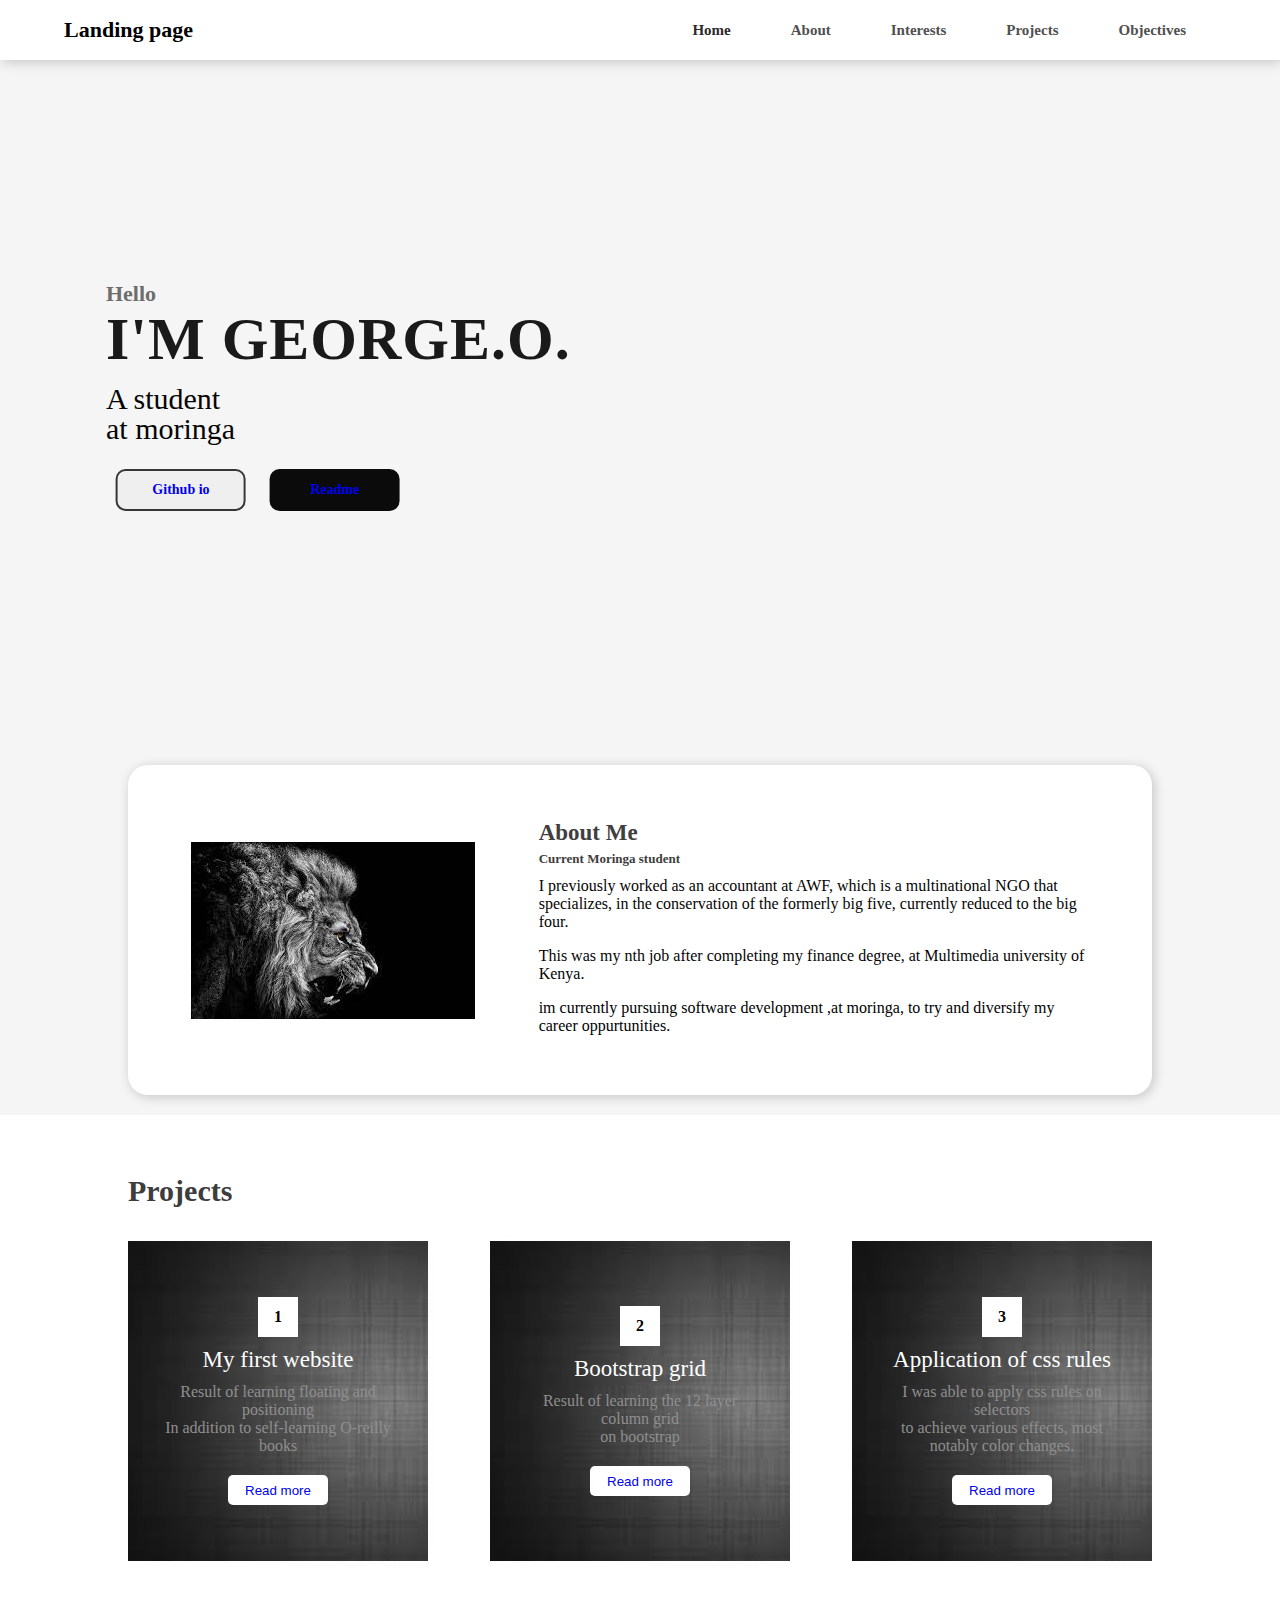
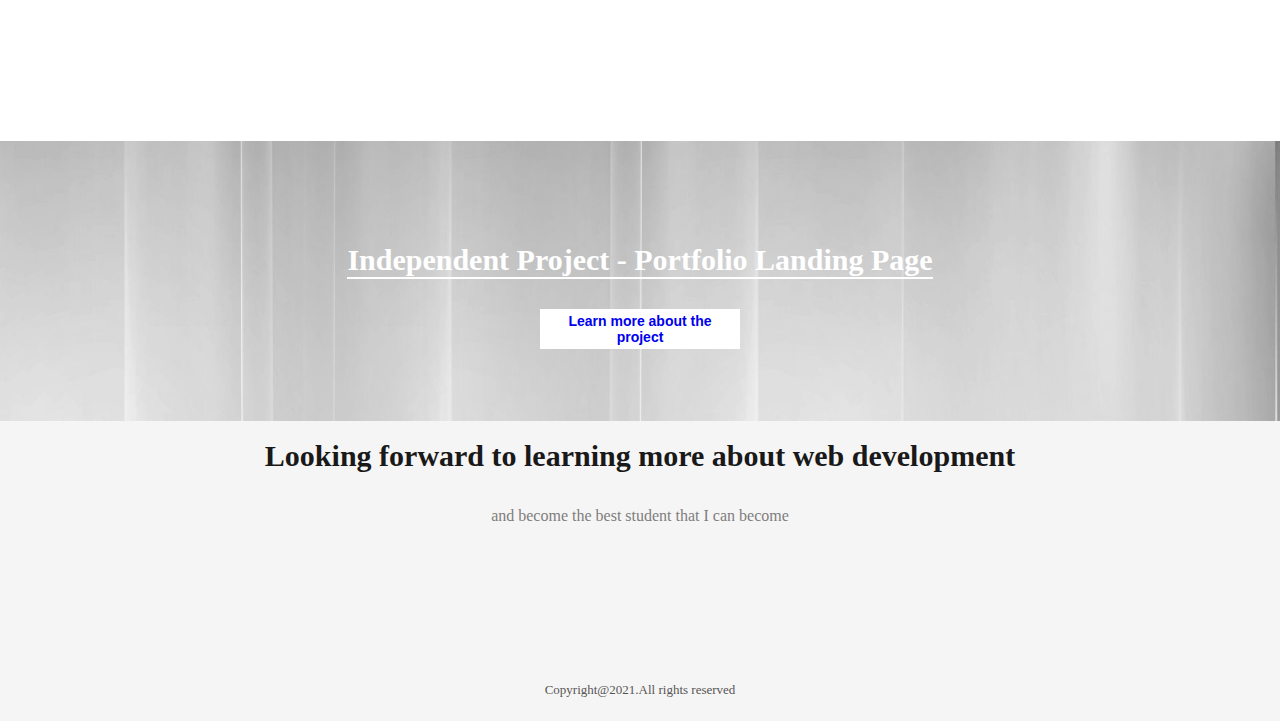
==== index.html @ 0be9611f "added a link to project 1" ====
<!DOCTYPE html>
<html lang="en">
<head>
    <meta charset="UTF-8">
    <meta http-equiv="X-UA-Compatible" content="IE=edge">
    <meta name="viewport" content="width=device-width, initial-scale=1.0">
    <title>Independent project</title>
    <link rel="stylesheet" type="text/css" href="css/styles.css">
</head>
<body >
   <section>
    <!--navigation----------------------->
    <nav>
        <!--logo-->
        <a href="#" class="logo">Landing page</a>
        <!--menu-->
        <ul>
         <li><a href="#" class="active">Home</a></li> 
         <li><a href="html-assets/about.html">About</a></li> 
         <li><a href="html-assets/interests.html">Interests</a></li> 
         <li><a href="html-assets/projects.html">Projects</a></li>
         <li><a href="html-assets/objectives.html">Objectives</a></li>

        </ul>
    </nav>
    <!--text------------------------------>
    <div class="text-container">
        <p>Hello</p>
        <p>I'M GEORGE.O.</p>
        <p>A student<br>at moringa</p>
        <button class="hire-btn"><a href="https://github.com/george-ongaya1/lander.git">
         Github io</a></button>   
         <button class="down-cv"><a href="../lander/html-assets/README.md">Readme</a></button>
     </div>
    <!--model------------------------------>
    <!--img src="images/lion.jpeg" class="model" alt="model"-->
    </section>
    <!----about-section------------------------->
    <div class="about-container">
        <!--img------------------------------------>   
        <img src="images/lion.jpeg">
        <!---about-text----------------------------->
        <div class="about-text">
        <p>About Me</p>
        <p>Current Moringa student</p>
        <p>I previously worked as an accountant at AWF,
        which is a multinational NGO that specializes,
        in the conservation of the formerly big five,
        currently reduced to the big four.
        </p>
        <p>This was my nth job after completing my finance degree,
        at Multimedia university of Kenya.
        </p>
        <p>im currently pursuing software development ,at
        moringa, to try and diversify my career oppurtunities.
        </p>
     
        </div>
        </div>
    
    <!---------services-------------------------------->

    <div class="services">
        <!---------text-->
        <div class="services-text">
        <p>Projects</p>
     
    
        </div>
    <!--------box------------->
    <div class="box-container">
        <!--------1--------->
        <div class="box-1">
        <span>1</span>
        <p class="heading">My first website</p>
        <p class="details">Result of learning floating and positioning<br/>
        In addition to self-learning O-reilly books 
        </p>
        <button><a href="https://george-ongaya1.github.io/first-website/">Read more</a></button>
        </div>
    <!--------2--------->
    <div class="box-2">
    <span>2</span>
    <p class="heading">Bootstrap grid</p>
    <p class="details">Result of learning the 12 layer column grid<br/>
    on bootstrap
    </p>
    <button><a href="https://george-ongaya1.github.io/bootstrap/">Read more</a></button>
    </div>
    <!---------3---------->
    <div class="box-3">
    <span>3</span>
    <p class="heading">Application of css rules</p>
    <p class="details">I was able to apply css rules on selectors <br/>
    to achieve various effects, most notably color changes.
    </p>
    <button><a href="https://george-ongaya1.github.io/first/">Read more</a></button>  
    </div>


    </div>
    </div>

    <!----contact me-->
    <div class="contact-me">
    <p>
        Independent Project - Portfolio Landing Page
    </p>
    <button>
       <a href="../lander/html-assets/projects.html">Learn more about the project</a>
    </button>
    </div>

    <!----------footer-->
    <footer>
    <p>Looking forward to learning more about web development</p>
    <p>and become the best student that I can become</p>
 
     
    <!----copyright-->
    <p class="copyright">Copyright@2021.All rights reserved</p>
    </footer>
 
    </body>
    </html>
---- css/styles.css ----
body{
    background-color:#f6f5f5;
    margin:0px;
    padding:0px;
}
 
ul{
    list-style:none;   
}
a{
    text-decoration:none;
}
section{
    width:100%;
    height:95vh;
    background-image:url("../images/background.jpg") no-repeat cover;
     
    position:relative;
}

nav{
    display:flex;
    justify-content:space-between;
    align-items:center;
    height:60px;
    background-color:#FFFFFF;
    box-shadow:2px 2px 12px rgba(0,0,0,0.2);
    padding:0px 5%;
    
     
}
nav ul{
    display:flex;
}
nav ul li a{
    margin:30px;
    font-family:myriad pro regular;
    color:#505050;
    font-size:15px;
    font-weight:700;
}
.logo{
    font-family:cochin;
    color:#000000;
    font-size:22px;
    font-weight:bold;
     
}
.active{
    font-weight:bold;
    color:#2d2a2a;
}
.text-container p:nth-child(1){
    font-family:calibri;
    font-weight:bold;
    color:#6d6d6d;
    font-size:22px;
}
.text-container p:nth-child(2){
    font-family:calibri;
    font-weight:bold;
    letter-spacing:1px;
    color:#1a1a1a;
    font-size:60px;
}
.text-container p:nth-child(3){
    font-family:fantasy;
    color:#050505;
    font-size:30px;  
    line-height:30px;
}
.text-container p{
    line-height:0px;
    margin:45px 0px 25px;
}
.text-container {
    position:absolute;
    left:13%;
    top:42%;
    transform:translate(-13%,-42%);
}
.text-container button{
    width:130px;
    height:42px;
    border-radius:10px;
    font-family:calibri;
    font-weight:bold;
    font-size:14px;
    outline:none;
    margin:0px 10px;

}
.hire-btn{
    border:2px solid#373636;
    color:#373636;
}
.down-cv{
    background-color:#0b0b0b;
    color:#FFFFFF;
    border:none;
}
button:active{
transform:scale(1.1);
}
.model{
    height:500px;
    width:380px;
    position:absolute;
    bottom:40px;
    left:87.5%;
    transform:translatex(-70%);
}
.about1-container{
    width:90%;
    height:330px;
    background-color:#FFFFFF;
    border-radius:20px;
    box-shadow:6px 6px 24px rgba(233, 227, 227, 0.2);
    display:flex;
    margin:-39% auto 20px auto;
    position:relative;
    justify-content:space-evenly;
    align-items:center;
   
}
.about2-container,
.about3-container{
    width:90%;
    height:330px;
    background-color:#FFFFFF;
    border-radius:20px;
    box-shadow:12px 12px 24px rgba(0,0,0,0.2);
    display:flex;
    margin:20px auto 20px auto;
    position:relative;
    justify-content:space-evenly;
    align-items:center;
}
.about-container{
    width:80%;
    height:330px;
    background-color:#FFFFFF;
    border-radius:20px;
    box-shadow:2px 2px 12px rgba(0,0,0,0.2);
    display:flex;
    margin:-7% auto 20px auto;
    position:relative;
    justify-content:space-evenly;
    align-items:center;

}
.about1-text,
.about2-text,
.about3-text{
    width:700px;
}

.about-text{
    width:550px;
}
.about-text p:nth-child(1){
    color:#403e3e;
    font-family:Georgeia;
    font-weight:bold;
    font-size:23px;
    line-height:0px;
}

.about1-text p:nth-child(1),
.about2-text p:nth-child(1),
.about3-text p:nth-child(1)
{
    color:#403e3e;
    font-family:Georgeia;
    font-weight:bold;
    font-size:23px;
    line-height:0px;   
}

.about-text p:nth-child(2){
color:#3e3d3d;
font-size:13px;
font-family:Georgia;
font-weight:bold;
line-height:5px;
}
.about-text p:nth-child(3),
.about-text p:nth-child(4)
{
color:#050404;
font-family:calibri;
font-size:16px;
}

.about1-text button,
.about2-text button,
.about3-text button{
    width:120px;
    height:40px;
    color:#ffffff;
    outline:none;
    border:none;
    font-family:calibri;
    background-color:#262525;
}

.about-text button{
    width:120px;
    height:40px;
    color:#ffffff;
    outline:none;
    border:none;
    font-family:calibri;
    background-color:#262525;

}
.services{
    height:600px;
    background-color:#ffffff;
    padding:2% 10% 0px 10%;
}

.services-text p:nth-child(1){
    font-family:calibri;
    font-weight:bold;
    color:#3e3d3d;
    font-size:30px;
    line-height:0px;
}
.services-text p:nth-child(2){
    font-family:calibri;
    font-weight:bold;
    color:#3e3e3d;
    font-size:15px;
    line-height:5px;
}
.services-text p:nth-child(3){
    font-family:calibri;
    color:#7e7d7d;
}
.services-text{
    width:500px;
    margin:50px 0px;
}
.box-1,.box-2,.box-3{
    width:300px;
    height:320px;
    background-repeat:no-repeat;
    background-size:cover;
    box-shadow:2px 2px 12px rgba(255, 251, 251, 0.3);
    display:flex;
    justify-content:center;
    align-items:center;
    flex-direction:column;
}
.box-container{
    display:flex;
    justify-content:space-between;
}
.box-1{
    background-image:url("../images/objectives.jpeg" );
}
.box-2{
    background-image:url("../images/objectives.jpeg");
}
.box-3{
    background-image:url("../images/objectives.jpeg");
}
.box-1 span,
.box-2 span,
.box-3 span{
    width:40px;
    height:40px;
    border: radius 50%;
    background-color:#FFFFFF;
    display:flex;
    justify-content:center;
    align-items:center;
    font-family:calibri;
    font-weight:bold;
    
}
.box-1 p:nth-child(2),
.box-2 p:nth-child(2),
.box-3 p:nth-child(2){
    color:#FFFFFF;
    font-family:calibri;
    font-size:23px;
    line-height:0px;
}
.box-1 p:nth-child(3),
.box-2 p:nth-child(3),
.box-3 p:nth-child(3){
    font-family:calibri;
    text-align:center;
    width:230px;
    margin:0px 0px 20px 0px;
    color:#8f8f8f;
}
.box-1 button,
.box-2 button,
.box-3 button{
    width:100px;
    height:30px;
    background-color:#FFFFFF;
    border:none;
    outline:none;
    border-radius:5px;
    
}
.contact-me{
    width:100%;
    height:280px;
    background-image:url("../images/background.jpg");
    background-size:cover;
    background-repeat:no-repeat;
    display:flex;
    flex-direction:column;
    justify-content:center;
    align-items:center;
}
.contact-me p{
    color:#FFFFFF;
    font-size:30px;
    font-family:calibri;
    font-weight:bold;
    border-bottom:2px solid #FFFFFF;
}
.contact-me button{
    width:200px;
    height:40px;
    background-color:#FFFFFF;
    outline:none;
    border:none;
    font-size:14px;
    font-weight:bold;
}
footer{
    height:300px;
    display:flex;
    flex-direction:column;
    align-items:center;
    position:relative;
    
}
footer p{
    font-family:calibri;
}
footer p:nth-child(1)
{
    font-size:30px;
    font-weight:bold;
    color:#191919;
    line-height:10px;
}
footer p:nth-child(2){
    font-size:16px;
    color:#7e7d7d;
    width:600px;
    text-align:center;
}
.social-icons a{
    width:40px;
    height:40px;
    display:flex;
    justify-content:center;
    align-items:center;
    background-color:#e6e3e3;
    margin:20px 10px;
    border-radius:50%;
}
.social-icons{
    display:flex;
}
.copyright{
    color:#565555;
    font-size:13px;
    position:absolute;
    left:50%;
    bottom:10px;
    transform:translatex(-50%);
    
}
.social-icons i{
color:#000000;
}
.social-icons a:hover,
.a-social-b a:hover{
    background-color:#000000;
    box-shadow:2px 2px 12px rgba(0,0,0,0.2);
    transition:all ease 0.5s;
}
.social-icons a:hover i,
.a-social-b a:hover i{
    color:#FFFFFF;
    transition:all ease 0.5s;
}
.a-social-b{
    position:fixed;
    top:50%;
    right:0px;
    transform:translateY(-50%);
}
.a-social-b a{
    display:flex;
    justify-content:center;
    align-items:center;
    width:150px;
    height:50px;
    padding:0px;
    margin:0px;
    line-height:0px;
    background-color:#FFFFFF;
    border:1px solid #cbcbcb;
    box-shadow:2px 2px 12px rgba(0,0,0,0.2);
    color:#050505;
}
.a-social-b i{
 color:#2b2b2b;
 font-size:20px;
}
.one{
   
    width:90%;
    height:400px; 
    margin:-40% -3% 50px auto;
    position:relative;
    justify-content:space-evenly;
    align-items:center;
}
 

.img{
    border:1px solid #050505;
    box-shadow:12px 12px 12px rgba(0,0,0,0.2);
    margin-bottom:20px;
}
.img1{
    border:1px solid #050505;
    box-shadow:12px 12px 12px rgba(0,0,0,0.2);
    margin-bottom:20px;
}
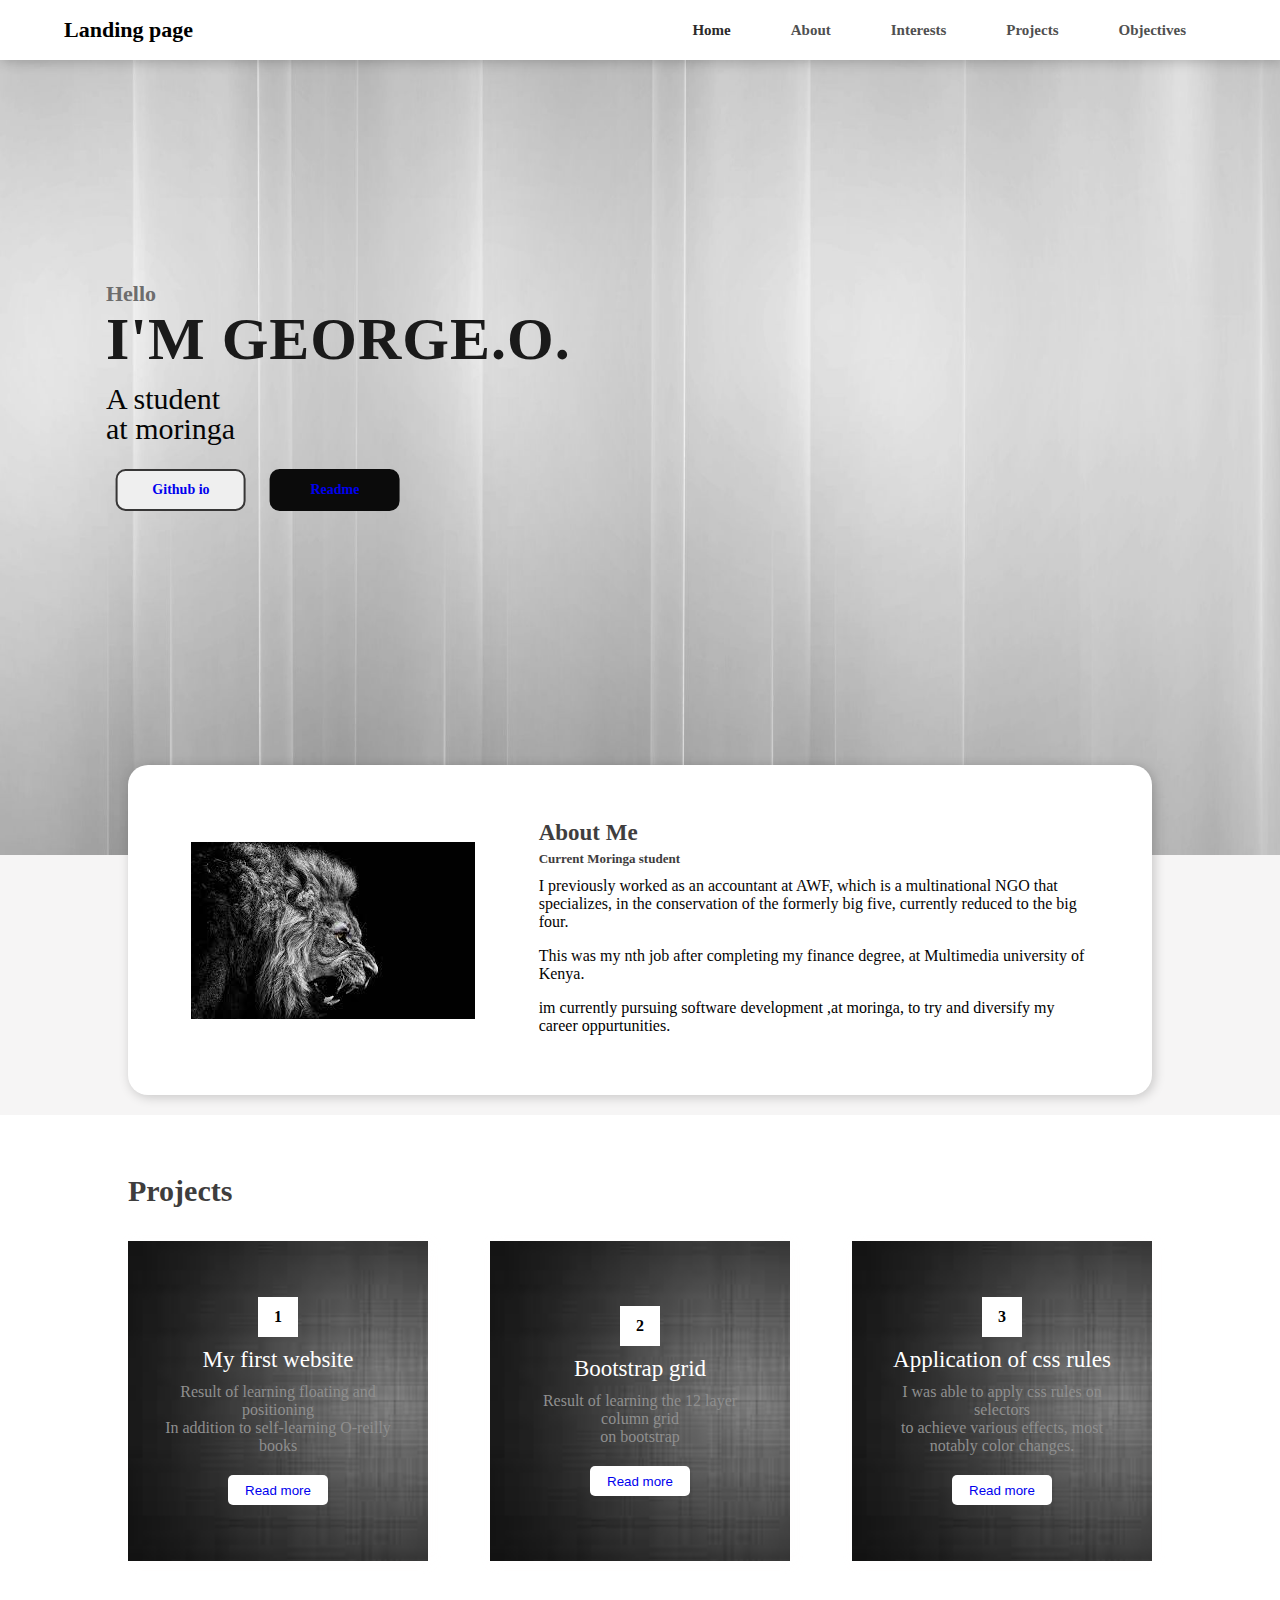
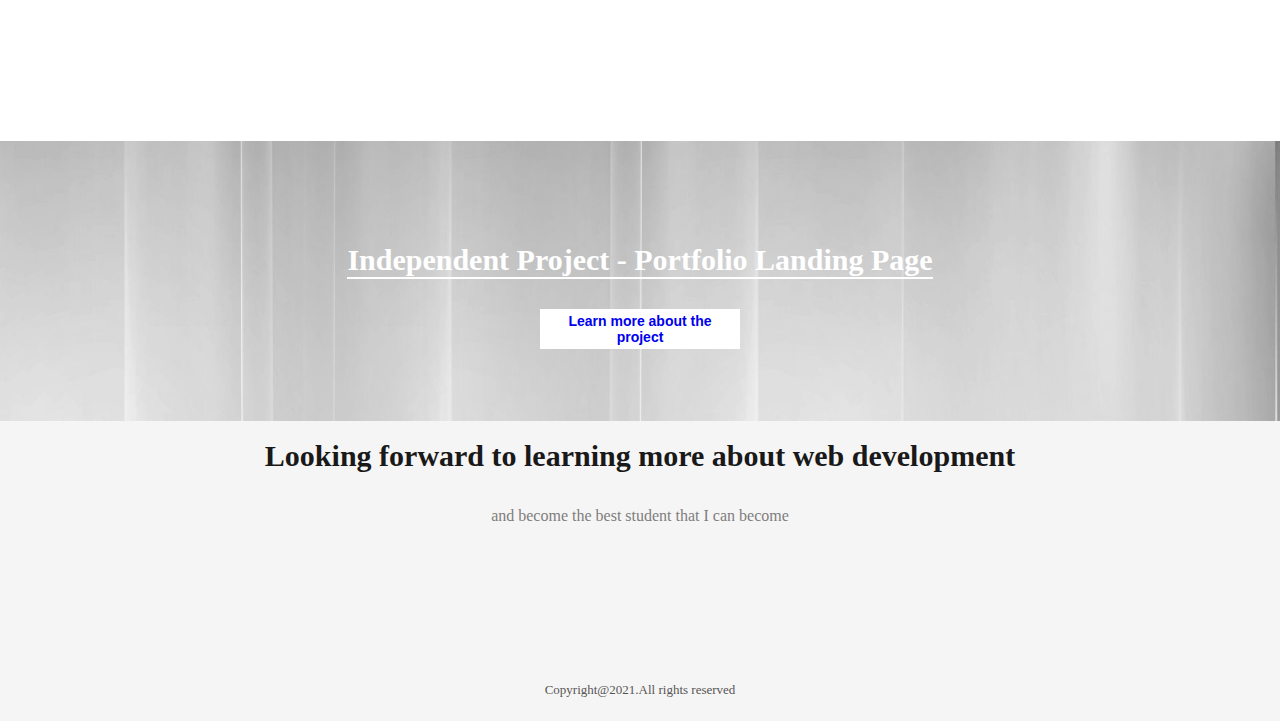
==== commit 2d85657d: "added a link to theprojects page" ====
--- a/index.html
+++ b/index.html
@@ -80,36 +80,36 @@
         </div>
     <!--------2--------->
     <div class="box-2">
-    <span>2</span>
-    <p class="heading">Bootstrap grid</p>
-    <p class="details">Result of learning the 12 layer column grid<br/>
-    on bootstrap
-    </p>
-    <button><a href="https://george-ongaya1.github.io/bootstrap/">Read more</a></button>
-    </div>
+        <span>2</span>
+        <p class="heading">Bootstrap grid</p>
+        <p class="details">Result of learning the 12 layer column grid<br/>
+        on bootstrap
+        </p>
+        <button><a href="https://george-ongaya1.github.io/bootstrap/">Read more</a></button>
+        </div>
     <!---------3---------->
     <div class="box-3">
-    <span>3</span>
-    <p class="heading">Application of css rules</p>
-    <p class="details">I was able to apply css rules on selectors <br/>
-    to achieve various effects, most notably color changes.
-    </p>
-    <button><a href="https://george-ongaya1.github.io/first/">Read more</a></button>  
-    </div>
-
-
-    </div>
-    </div>
+        <span>3</span>
+        <p class="heading">Application of css rules</p>
+        <p class="details">I was able to apply css rules on selectors <br/>
+        to achieve various effects, most notably color changes.
+        </p>
+        <button><a href="https://george-ongaya1.github.io/first/">Read more</a></button>  
+        </div>
+    
+    
+        </div>
+        </div>
 
     <!----contact me-->
     <div class="contact-me">
-    <p>
-        Independent Project - Portfolio Landing Page
-    </p>
-    <button>
-       <a href="../lander/html-assets/projects.html">Learn more about the project</a>
-    </button>
-    </div>
+        <p>
+            Independent Project - Portfolio Landing Page
+        </p>
+        <button>
+           <a href="../lander/html-assets/projects.html">Learn more about the project</a>
+        </button>
+        </div>
 
     <!----------footer-->
     <footer>
--- a/css/styles.css
+++ b/css/styles.css
@@ -13,8 +13,9 @@
 section{
     width:100%;
     height:95vh;
-    background-image:url("../images/background.jpg") no-repeat cover;
-     
+    background-image:url("../images/background.jpg");
+    background-repeat:repeat;
+    background-size:cover;
     position:relative;
 }
 
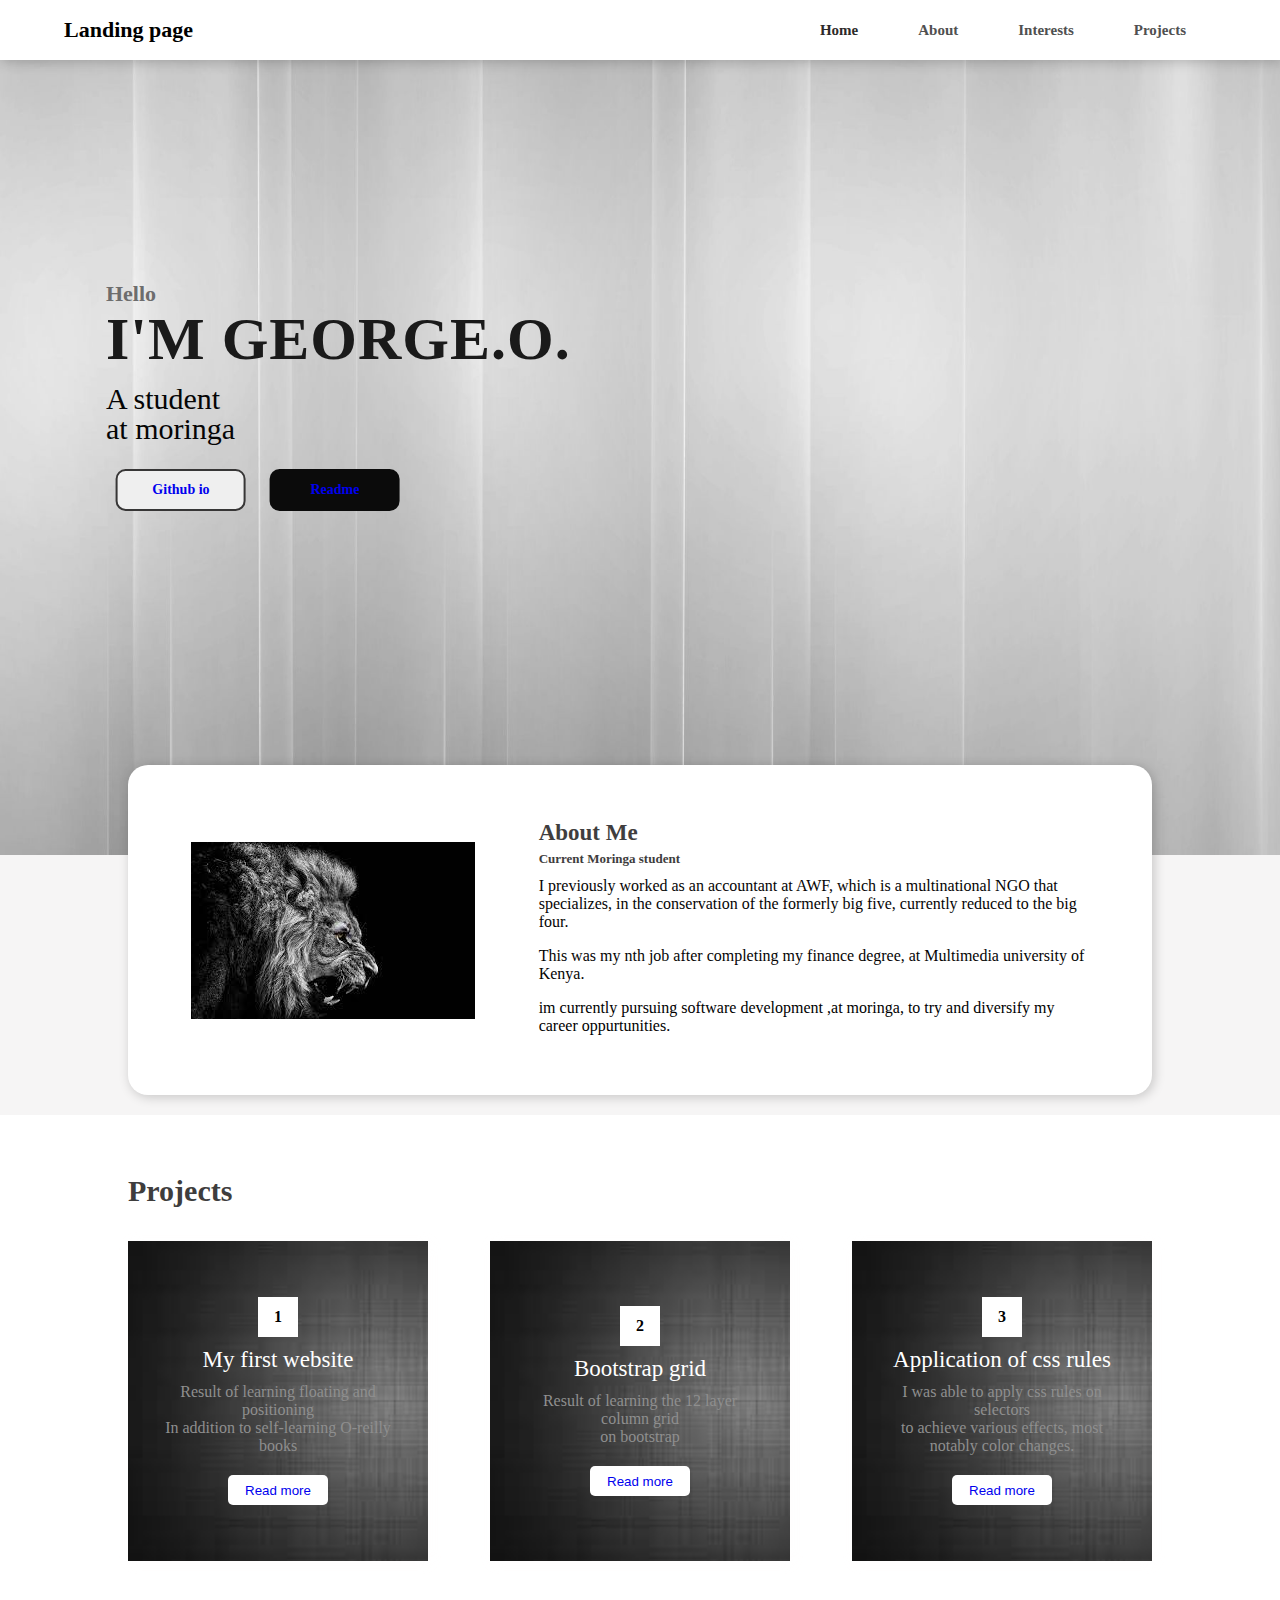
==== commit ec1565e7: "removed the objectived html page" ====
--- a/index.html
+++ b/index.html
@@ -19,7 +19,7 @@
          <li><a href="html-assets/about.html">About</a></li> 
          <li><a href="html-assets/interests.html">Interests</a></li> 
          <li><a href="html-assets/projects.html">Projects</a></li>
-         <li><a href="html-assets/objectives.html">Objectives</a></li>
+        
 
         </ul>
     </nav>
@@ -101,25 +101,6 @@
         </div>
         </div>
 
-    <!----contact me-->
-    <div class="contact-me">
-        <p>
-            Independent Project - Portfolio Landing Page
-        </p>
-        <button>
-           <a href="../lander/html-assets/projects.html">Learn more about the project</a>
-        </button>
-        </div>
-
-    <!----------footer-->
-    <footer>
-    <p>Looking forward to learning more about web development</p>
-    <p>and become the best student that I can become</p>
- 
      
-    <!----copyright-->
-    <p class="copyright">Copyright@2021.All rights reserved</p>
-    </footer>
- 
     </body>
     </html>
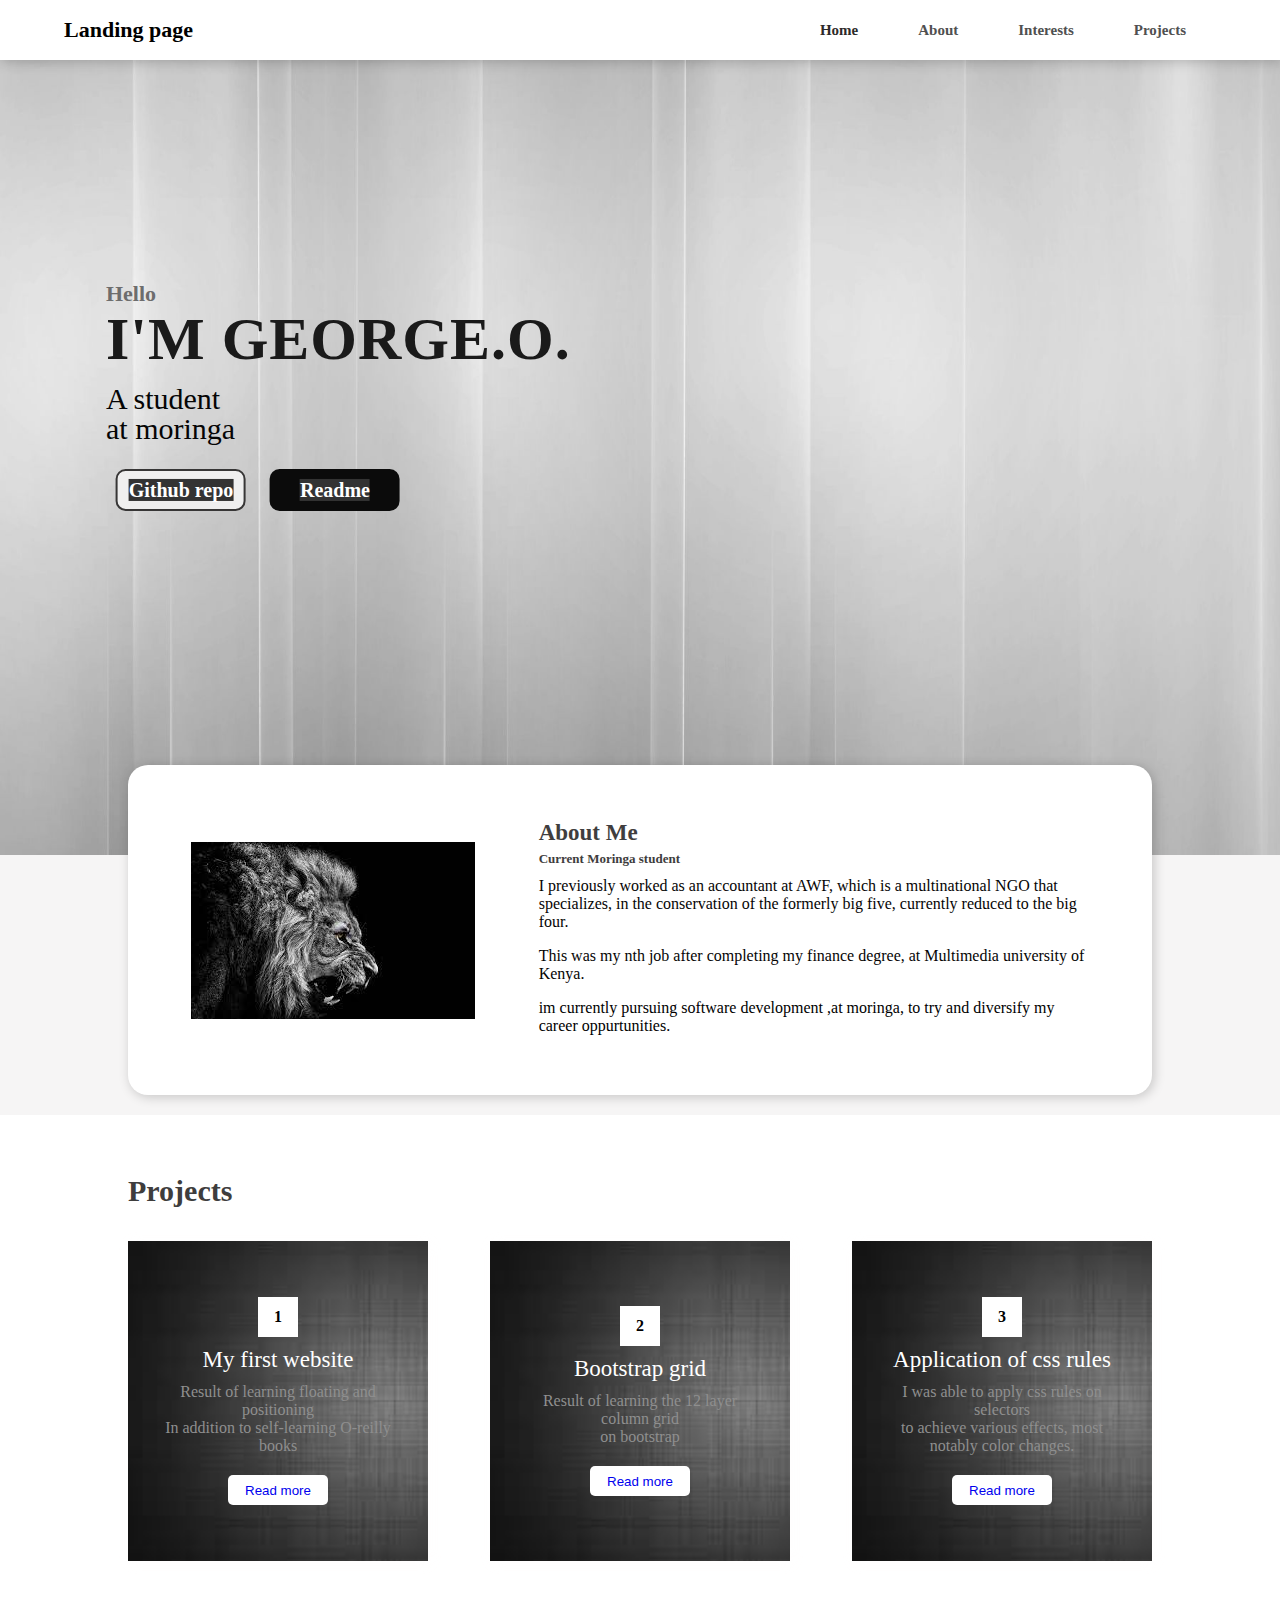
==== commit 6addf516: "changed the anchor tags in the html files" ====
--- a/index.html
+++ b/index.html
@@ -29,7 +29,7 @@
         <p>I'M GEORGE.O.</p>
         <p>A student<br>at moringa</p>
         <button class="hire-btn"><a href="https://github.com/george-ongaya1/lander.git">
-         Github io</a></button>   
+         Github repo</a></button>   
          <button class="down-cv"><a href="../lander/html-assets/README.md">Readme</a></button>
      </div>
     <!--model------------------------------>
--- a/css/styles.css
+++ b/css/styles.css
@@ -14,7 +14,7 @@
     width:100%;
     height:95vh;
     background-image:url("../images/background.jpg");
-    background-repeat:repeat;
+    background-repeat:no-repeat;
     background-size:cover;
     position:relative;
 }
@@ -27,9 +27,10 @@
     background-color:#FFFFFF;
     box-shadow:2px 2px 12px rgba(0,0,0,0.2);
     padding:0px 5%;
-    
+   
      
 }
+
 nav ul{
     display:flex;
 }
@@ -39,7 +40,9 @@
     color:#505050;
     font-size:15px;
     font-weight:700;
-}
+    transition:0.5s;
+}
+ 
 .logo{
     font-family:cochin;
     color:#000000;
@@ -86,11 +89,43 @@
     border-radius:10px;
     font-family:calibri;
     font-weight:bold;
-    font-size:14px;
+    font-size:20px;
     outline:none;
     margin:0px 10px;
-
-}
+}
+/*--------------------------------*/
+
+  .text-container button a {
+    
+    width: 130px;
+    height: 42px;
+    background: #333;
+    color: #ffffff;
+    transition: .5s;
+  }
+  
+  .text-container button a::before {
+    background: #ffee10;
+    transition: .5s;
+    transform: scale(.9);
+    z-index: -1;
+  }
+  
+  .text-container button a:hover::before {
+    transform: scale(1.1);
+    box-shadow: 0 0 15px #ffee10;
+  }
+  
+  .text-container button a:hover {
+    color: #ffee10;
+    box-shadow: 0 0 60px #ffee10;
+    text-shadow: 0 0 60px #ffee10;
+  }
+
+/*-------------------------------*/
+    
+
+
 .hire-btn{
     border:2px solid#373636;
     color:#373636;
@@ -215,6 +250,7 @@
     background-color:#262525;
 
 }
+ 
 .services{
     height:600px;
     background-color:#ffffff;
